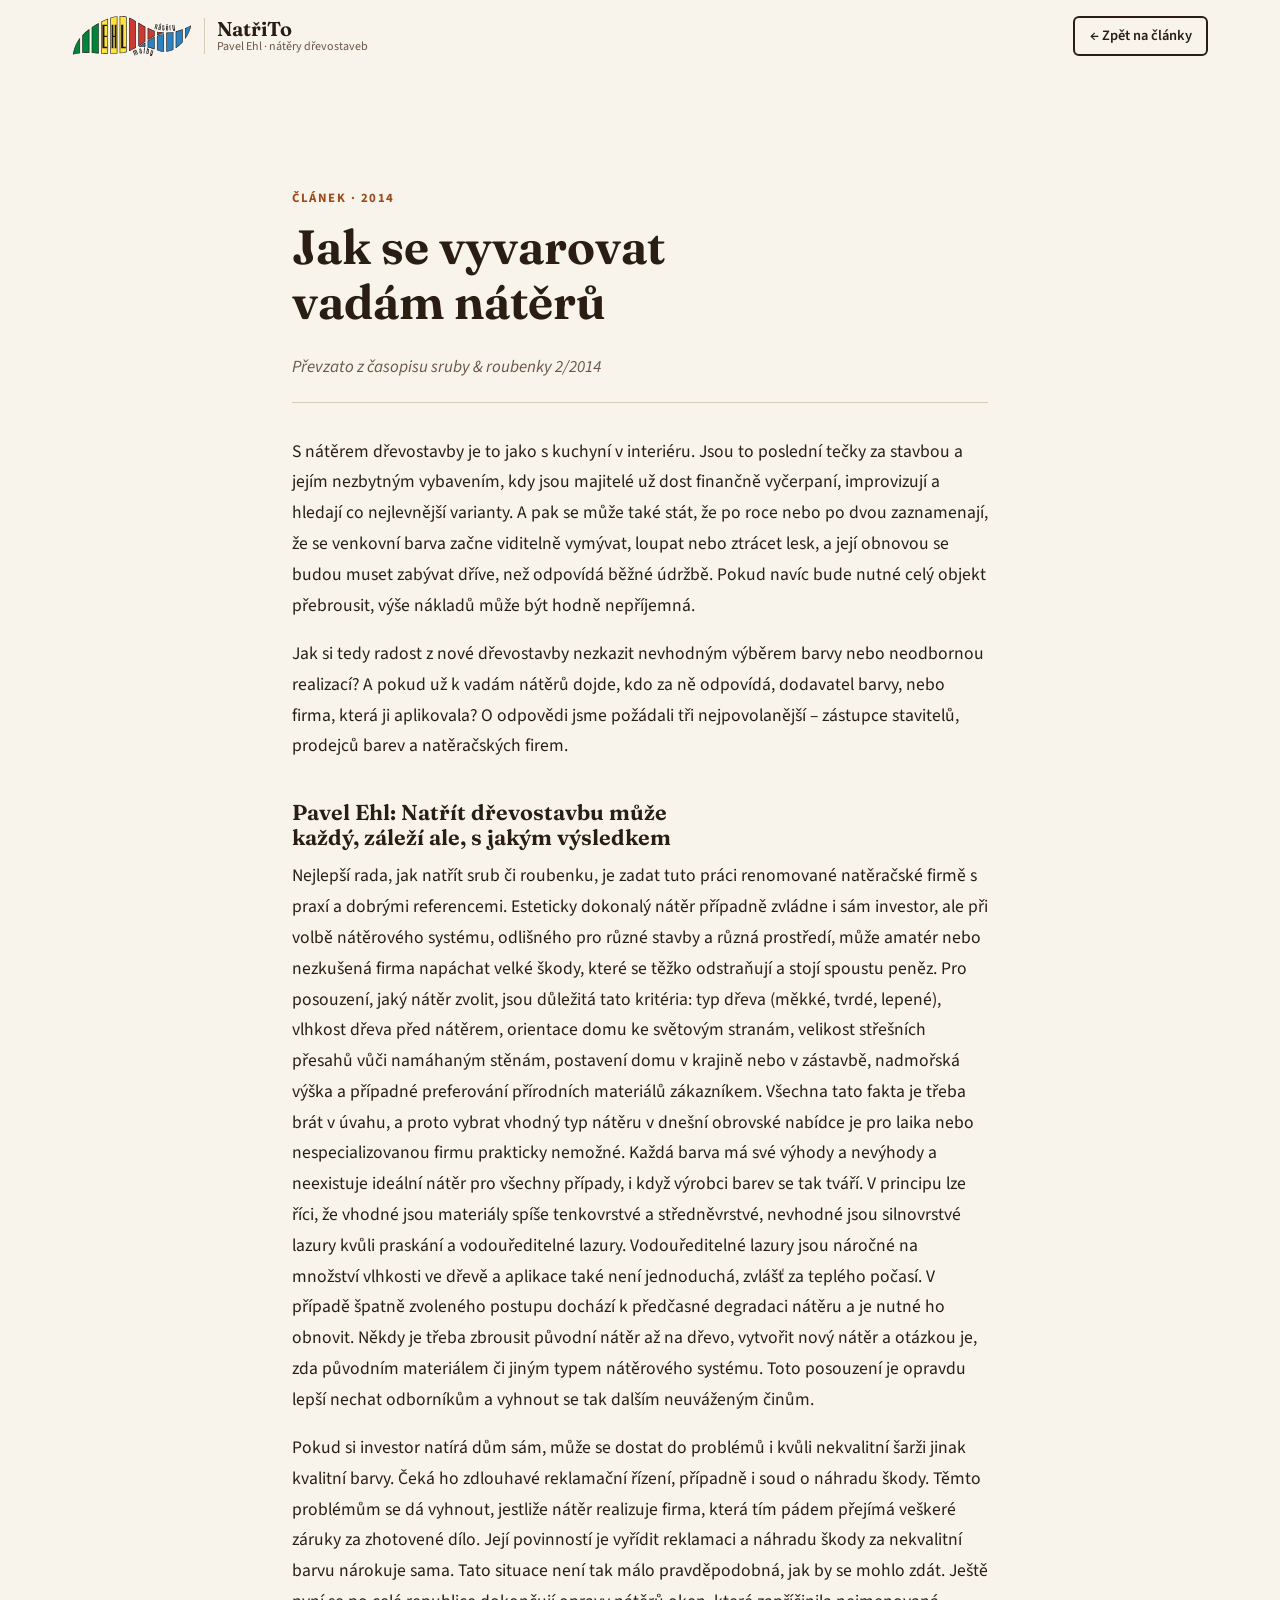
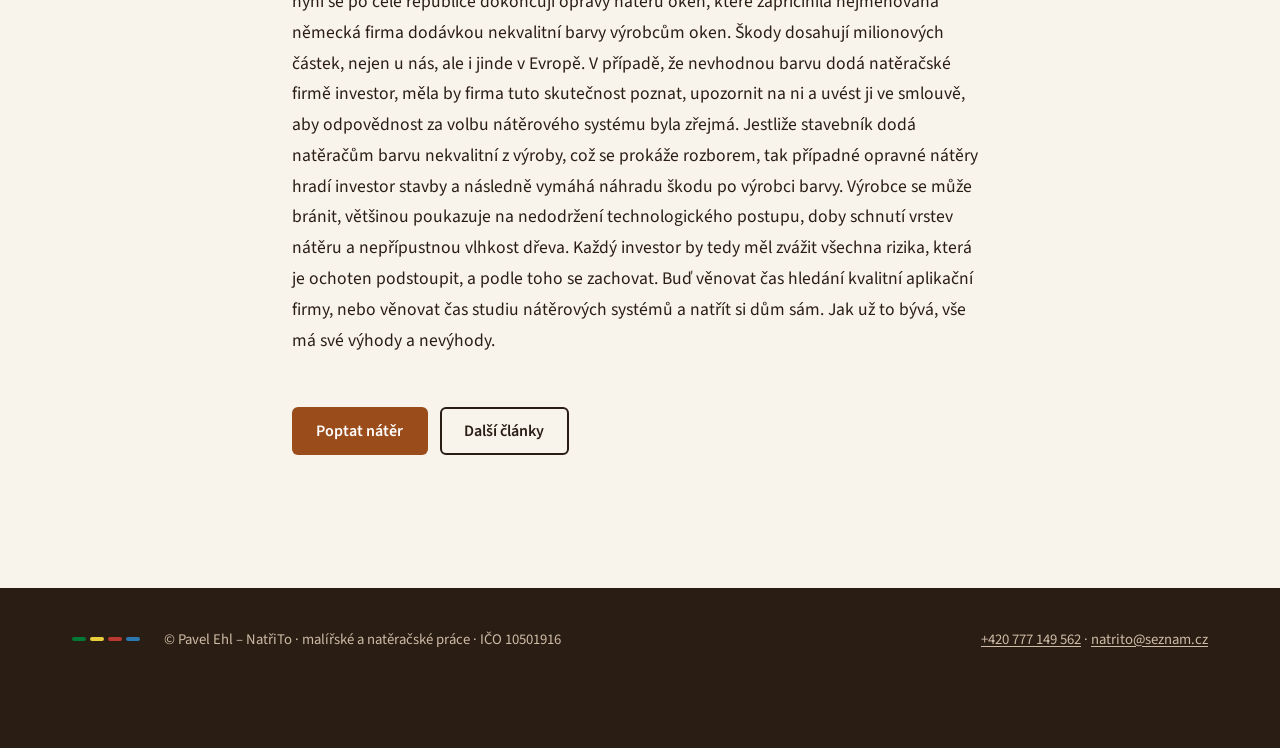
==== clanky/jak-se-vyvarovat-vadam-nateru.html @ 8269ad65 "Prototyp nového statického webu NatřiTo - jednostránkový web: služby, postup práce, realizace, článk" ====
<!doctype html>
<html lang="cs" data-theme="a">
<head>
  <meta charset="utf-8">
  <meta name="viewport" content="width=device-width, initial-scale=1">
  <title>Jak se vyvarovat vadám nátěrů | NatřiTo – Pavel Ehl</title>
  <meta name="description" content="Kdo odpovídá za vady nátěru dřevostavby a podle čeho vybrat nátěrový systém. Odpovídá Pavel Ehl.">
  <link rel="canonical" href="https://www.natrito.cz/clanky/jak-se-vyvarovat-vadam-nateru.html">
  <link rel="icon" href="../favicon.ico" sizes="any">
  <link rel="icon" href="../img/favicon.svg" type="image/svg+xml">
  <link rel="apple-touch-icon" href="../img/apple-touch-icon.png">
  <link rel="stylesheet" href="../css/base.css">
  <link rel="stylesheet" href="../css/theme-a.css" id="theme-css">
  <script>
    /* PROTOTYP: stejný návrh vzhledu jako na hlavní stránce */
    (function () { var v = 'a'; try { v = localStorage.getItem('natrito-theme') || 'a'; } catch (e) {}
      if (!/^[abc]$/.test(v)) v = 'a'; document.documentElement.dataset.theme = v;
      document.getElementById('theme-css').href = '../css/theme-' + v + '.css'; })();
  </script>
</head>
<body class="page-article">
  <header class="site-header">
    <div class="container site-header__inner">
      <a class="brand" href="../index.html" aria-label="NatřiTo – úvod">
        <img class="brand__logo" src="../img/logo.svg" width="146" height="50" alt="EHL – malby, nátěry">
        <span class="brand__text"><span class="brand__name">NatřiTo</span><span class="brand__tag">Pavel Ehl · nátěry dřevostaveb</span></span>
      </a>
      <a class="btn btn--ghost btn--small" href="../index.html#clanky">← Zpět na články</a>
    </div>
  </header>
  <main class="section">
    <article class="container article">
      <p class="section__kicker">Článek · 2014</p>
      <h1 class="article__title">Jak se vyvarovat vadám nátěrů</h1>
      <p class="article__source">Převzato z časopisu <em>sruby &amp; roubenky</em> 2/2014</p>
      <div class="article__body">
<p>S nátěrem dřevostavby je to jako s kuchyní v interiéru. Jsou to poslední tečky za stavbou a jejím nezbytným vybavením, kdy jsou majitelé už dost finančně vyčerpaní, improvizují a hledají co nejlevnější varianty. A pak se může také stát, že po roce nebo po dvou zaznamenají, že se venkovní barva začne viditelně vymývat, loupat nebo ztrácet lesk, a její obnovou se budou muset zabývat dříve, než odpovídá běžné údržbě. Pokud navíc bude nutné celý objekt přebrousit, výše nákladů může být hodně nepříjemná.</p>
<p>Jak si tedy radost z nové dřevostavby nezkazit nevhodným výběrem barvy nebo neodbornou realizací? A pokud už k vadám nátěrů dojde, kdo za ně odpovídá, dodavatel barvy, nebo firma, která ji aplikovala? O odpovědi jsme požádali tři nejpovolanější – zástupce stavitelů, prodejců barev a natěračských firem.</p>
<h2>Pavel Ehl: Natřít dřevostavbu může každý, záleží ale, s jakým výsledkem</h2>
<p>Nejlepší rada, jak natřít srub či roubenku, je zadat tuto práci renomované natěračské firmě s praxí a dobrými referencemi. Esteticky dokonalý nátěr případně zvládne i sám investor, ale při volbě nátěrového systému, odlišného pro různé stavby a různá prostředí, může amatér nebo nezkušená firma napáchat velké škody, které se těžko odstraňují a stojí spoustu peněz. Pro posouzení, jaký nátěr zvolit, jsou důležitá tato kritéria: typ dřeva (měkké, tvrdé, lepené), vlhkost dřeva před nátěrem, orientace domu ke světovým stranám, velikost střešních přesahů vůči namáhaným stěnám, postavení domu v krajině nebo v zástavbě, nadmořská výška a případné preferování přírodních materiálů zákazníkem. Všechna tato fakta je třeba brát v úvahu, a proto vybrat vhodný typ nátěru v dnešní obrovské nabídce je pro laika nebo nespecializovanou firmu prakticky nemožné. Každá barva má své výhody a nevýhody a neexistuje ideální nátěr pro všechny případy, i když výrobci barev se tak tváří. V principu lze říci, že vhodné jsou materiály spíše tenkovrstvé a středněvrstvé, nevhodné jsou silnovrstvé lazury kvůli praskání a vodouředitelné lazury. Vodouředitelné lazury jsou náročné na množství vlhkosti ve dřevě a aplikace také není jednoduchá, zvlášť za teplého počasí. V případě špatně zvoleného postupu dochází k předčasné degradaci nátěru a je nutné ho obnovit. Někdy je třeba zbrousit původní nátěr až na dřevo, vytvořit nový nátěr a otázkou je, zda původním materiálem či jiným typem nátěrového systému. Toto posouzení je opravdu lepší nechat odborníkům a vyhnout se tak dalším neuváženým činům.</p>
<p>Pokud si investor natírá dům sám, může se dostat do problémů i kvůli nekvalitní šarži jinak kvalitní barvy. Čeká ho zdlouhavé reklamační řízení, případně i soud o náhradu škody. Těmto problémům se dá vyhnout, jestliže nátěr realizuje firma, která tím pádem přejímá veškeré záruky za zhotovené dílo. Její povinností je vyřídit reklamaci a náhradu škody za nekvalitní barvu nárokuje sama. Tato situace není tak málo pravděpodobná, jak by se mohlo zdát. Ještě nyní se po celé republice dokončují opravy nátěrů oken, které zapříčinila nejmenovaná německá firma dodávkou nekvalitní barvy výrobcům oken. Škody dosahují milionových částek, nejen u nás, ale i jinde v Evropě. V případě, že nevhodnou barvu dodá natěračské firmě investor, měla by firma tuto skutečnost poznat, upozornit na ni a uvést ji ve smlouvě, aby odpovědnost za volbu nátěrového systému byla zřejmá. Jestliže stavebník dodá natěračům barvu nekvalitní z výroby, což se prokáže rozborem, tak případné opravné nátěry hradí investor stavby a následně vymáhá náhradu škodu po výrobci barvy. Výrobce se může bránit, většinou poukazuje na nedodržení technologického postupu, doby schnutí vrstev nátěru a nepřípustnou vlhkost dřeva. Každý investor by tedy měl zvážit všechna rizika, která je ochoten podstoupit, a podle toho se zachovat. Buď věnovat čas hledání kvalitní aplikační firmy, nebo věnovat čas studiu nátěrových systémů a natřít si dům sám. Jak už to bývá, vše má své výhody a nevýhody.</p>
      </div>
      <p class="article__back"><a class="btn btn--primary" href="../index.html#kontakt">Poptat nátěr</a> <a class="btn btn--ghost" href="../index.html#clanky">Další články</a></p>
    </article>
  </main>
  <footer class="site-footer">
    <div class="container site-footer__inner">
      <span class="stripes stripes--small" aria-hidden="true"><i></i><i></i><i></i><i></i></span>
      <p>© Pavel Ehl – NatřiTo · malířské a&nbsp;natěračské práce · IČO 10501916</p>
      <p><a href="tel:+420777149562">+420 777 149 562</a> · <a href="mailto:natrito@seznam.cz">natrito@seznam.cz</a></p>
    </div>
  </footer>
</body>
</html>
---- css/base.css ----
/* ==========================================================================
   NatřiTo – základní styly (společné pro všechny návrhy)
   Vzhled se řídí proměnnými v :root, které přepisují soubory theme-*.css
   ========================================================================== */

:root {
  --bg: #fff;
  --surface: #f6f6f6;
  --surface-2: #eee;
  --text: #222;
  --muted: #666;
  --line: #ddd;
  --accent: #a0522d;
  --accent-hover: #8a4424;
  --on-accent: #fff;
  --head-bg: rgba(255, 255, 255, .92);
  --font-body: system-ui, -apple-system, "Segoe UI", Roboto, sans-serif;
  --font-head: var(--font-body);
  --head-weight: 700;
  --radius: 8px;
  --radius-lg: 14px;
  --shadow: 0 1px 2px rgba(0, 0, 0, .06), 0 6px 20px rgba(0, 0, 0, .06);
  --container: 1200px;
  --gutter: clamp(16px, 4vw, 32px);
  --section-y: clamp(64px, 9vw, 120px);
  --header-h: 72px;
  --c-green: #00843a;
  --c-yellow: #ffe13f;
  --c-red: #cb3b34;
  --c-blue: #2c81c0;
}

*, *::before, *::after { box-sizing: border-box; }
html { scroll-behavior: smooth; scroll-padding-top: calc(var(--header-h) + 8px); -webkit-text-size-adjust: 100%; }
body {
  margin: 0;
  background: var(--bg);
  color: var(--text);
  font-family: var(--font-body);
  font-size: 1.0625rem;
  line-height: 1.65;
  -webkit-font-smoothing: antialiased;
}
img { max-width: 100%; height: auto; display: block; }
a { color: var(--accent); text-underline-offset: .15em; }
a:hover { color: var(--accent-hover); }
h1, h2, h3 { font-family: var(--font-head); font-weight: var(--head-weight); line-height: 1.15; margin: 0 0 .5em; text-wrap: balance; }
p { margin: 0 0 1em; }
ul, ol { margin: 0; padding: 0; }
mark { background: #fff3a0; color: #000; padding: 0 .25em; border-radius: 3px; }
:focus-visible { outline: 3px solid var(--accent); outline-offset: 3px; }

.container { width: 100%; max-width: var(--container); margin: 0 auto; padding: 0 var(--gutter); }
.visually-hidden { position: absolute !important; width: 1px; height: 1px; overflow: hidden; clip: rect(0 0 0 0); white-space: nowrap; }
.skip-link { position: absolute; left: 8px; top: -60px; z-index: 100; background: var(--accent); color: var(--on-accent); padding: 8px 14px; border-radius: var(--radius); }
.skip-link:focus { top: 8px; }

/* ---------- Tlačítka ---------- */
.btn {
  display: inline-flex; align-items: center; justify-content: center; gap: .5em;
  min-height: 48px; padding: .7em 1.4em;
  border-radius: var(--radius); border: 2px solid transparent;
  font: 600 1rem/1.2 var(--font-body); text-decoration: none; cursor: pointer;
  transition: background-color .2s, color .2s, border-color .2s, transform .2s;
}
.btn--primary { background: var(--accent); color: var(--on-accent); }
.btn--primary:hover { background: var(--accent-hover); color: var(--on-accent); }
.btn--ghost { border-color: currentColor; color: var(--text); background: transparent; }
.btn--ghost:hover { color: var(--accent); }

/* ---------- Barevné pruhy z loga ---------- */
.stripes { display: inline-flex; gap: 4px; height: 6px; }
.stripes i { display: block; width: 28px; height: 100%; border-radius: 2px; }
.stripes i:nth-child(1) { background: var(--c-green); }
.stripes i:nth-child(2) { background: var(--c-yellow); }
.stripes i:nth-child(3) { background: var(--c-red); }
.stripes i:nth-child(4) { background: var(--c-blue); }
.stripes--small i { width: 14px; height: 4px; }

/* ---------- Hlavička ---------- */
.site-header {
  position: sticky; top: 0; z-index: 50;
  background: var(--head-bg);
  -webkit-backdrop-filter: saturate(1.4) blur(10px); backdrop-filter: saturate(1.4) blur(10px);
  border-bottom: 1px solid transparent;
  transition: border-color .2s, box-shadow .2s;
}
.site-header.is-scrolled { border-bottom-color: var(--line); box-shadow: 0 4px 20px rgba(0, 0, 0, .05); }
.site-header__inner { display: flex; align-items: center; gap: 24px; height: var(--header-h); }
.brand { display: flex; align-items: center; gap: 12px; text-decoration: none; color: var(--text); margin-right: auto; }
.brand__logo { width: 120px; height: auto; }
.brand__text { display: flex; flex-direction: column; line-height: 1.1; padding-left: 12px; border-left: 1px solid var(--line); }
.brand__name { font: var(--head-weight) 1.25rem/1.1 var(--font-head); }
.brand__tag { font-size: .75rem; color: var(--muted); }
.site-nav { display: flex; align-items: center; gap: 24px; }
.site-nav ul { display: flex; gap: 4px; list-style: none; }
.site-nav ul a { display: block; padding: 8px 10px; color: var(--text); text-decoration: none; font-weight: 500; font-size: .95rem; border-radius: 6px; }
.site-nav ul a:hover { color: var(--accent); }
.site-nav__phone { font-weight: 700; text-decoration: none; white-space: nowrap; padding: 8px 14px; border-radius: var(--radius); background: var(--accent); color: var(--on-accent); }
.site-nav__phone:hover { background: var(--accent-hover); color: var(--on-accent); }
.site-nav__phone::before { content: "☎ "; }
.nav-toggle { display: none; }

@media (max-width: 1020px) {
  .brand__text { display: none; }
  .nav-toggle {
    display: grid; place-items: center; width: 48px; height: 48px; padding: 0;
    border: 1px solid var(--line); border-radius: var(--radius); background: transparent; color: var(--text); cursor: pointer;
  }
  .nav-toggle__bar, .nav-toggle__bar::before, .nav-toggle__bar::after { display: block; width: 22px; height: 2px; background: currentColor; border-radius: 2px; position: relative; transition: transform .2s; }
  .nav-toggle__bar::before, .nav-toggle__bar::after { content: ""; position: absolute; left: 0; }
  .nav-toggle__bar::before { top: -7px; } .nav-toggle__bar::after { top: 7px; }
  .nav-toggle[aria-expanded="true"] .nav-toggle__bar { background: transparent; }
  .nav-toggle[aria-expanded="true"] .nav-toggle__bar::before { transform: translateY(7px) rotate(45deg); }
  .nav-toggle[aria-expanded="true"] .nav-toggle__bar::after { transform: translateY(-7px) rotate(-45deg); }
  .site-nav {
    position: absolute; left: 0; right: 0; top: var(--header-h);
    flex-direction: column; align-items: stretch; gap: 12px;
    padding: 12px var(--gutter) 20px; background: var(--bg); border-bottom: 1px solid var(--line);
    box-shadow: 0 16px 30px rgba(0, 0, 0, .08);
    display: none;
  }
  .site-nav.is-open { display: flex; }
  .site-nav ul { flex-direction: column; }
  .site-nav ul a { padding: 12px 4px; font-size: 1.05rem; border-bottom: 1px solid var(--line); border-radius: 0; }
  .site-nav__phone { text-align: center; padding: 14px; }
}

/* ---------- Hero ---------- */
.hero { position: relative; overflow: hidden; }
.hero__media { background: var(--surface-2) center / cover no-repeat; }
.hero__eyebrow { font-size: .85rem; letter-spacing: .08em; text-transform: uppercase; font-weight: 600; margin-bottom: 1rem; }
.hero__title { font-size: clamp(2.3rem, 6vw, 4.4rem); margin-bottom: .35em; }
.hero__title span { display: block; }
.hero__lead { font-size: clamp(1.05rem, 1.6vw, 1.25rem); max-width: 36em; }
.hero__actions { display: flex; flex-wrap: wrap; gap: 12px; margin: 1.6rem 0 0; }
.hero__facts { list-style: none; display: flex; flex-wrap: wrap; gap: 12px 40px; }
.hero__facts li { display: flex; flex-direction: column; line-height: 1.2; }
.hero__facts strong { font: var(--head-weight) 1.5rem/1.1 var(--font-head); }
.hero__facts span { font-size: .9rem; opacity: .85; }
.hero .stripes { display: none; }

/* ---------- Sekce ---------- */
.section { padding: var(--section-y) 0; }
.section__head { max-width: 720px; margin-bottom: clamp(32px, 5vw, 56px); }
.section__kicker { font-size: .8rem; font-weight: 700; letter-spacing: .12em; text-transform: uppercase; color: var(--accent); margin-bottom: .6rem; }
.section__title { font-size: clamp(1.9rem, 4vw, 2.9rem); }
.section__lead { font-size: 1.15rem; color: var(--muted); margin: 0; }

/* ---------- Služby ---------- */
.services__grid { list-style: none; display: grid; grid-template-columns: repeat(auto-fit, minmax(240px, 1fr)); gap: 20px; }
.service { padding: 28px; background: var(--surface); border-radius: var(--radius-lg); }
.service__icon { width: 44px; height: 44px; fill: none; stroke: var(--accent); stroke-width: 2.2; stroke-linecap: round; stroke-linejoin: round; margin-bottom: 18px; }
.service__title { font-size: 1.3rem; }
.service p { margin: 0; color: var(--muted); font-size: 1rem; }
.services__more { display: grid; grid-template-columns: 1.1fr 1fr; gap: 20px; margin-top: 20px; }
.tip { padding: 28px; border-radius: var(--radius-lg); background: var(--accent); color: var(--on-accent); }
.tip p { margin: 0; }
.tip__title { font-size: 1.3rem; }
.other-services { padding: 28px; border-radius: var(--radius-lg); border: 1px solid var(--line); }
.other-services__title { font-size: 1.3rem; }
.other-services ul { list-style: none; columns: 2; column-gap: 24px; }
.other-services li { padding: 4px 0 4px 18px; position: relative; break-inside: avoid; font-size: .98rem; }
.other-services li::before { content: ""; position: absolute; left: 0; top: .85em; width: 8px; height: 2px; background: var(--accent); }
@media (max-width: 800px) { .services__more { grid-template-columns: 1fr; } }
@media (max-width: 480px) { .other-services ul { columns: 1; } }

/* ---------- Postup ---------- */
.process { background: var(--surface); }
.steps { list-style: none; display: grid; grid-template-columns: repeat(4, 1fr); gap: 20px; counter-reset: s; }
.step { position: relative; background: var(--bg); border-radius: var(--radius-lg); padding: 24px; display: flex; flex-direction: column; }
.step__img { order: -1; width: calc(100% + 48px); max-width: none; margin: -24px -24px 20px; aspect-ratio: 4 / 3; object-fit: cover; border-radius: var(--radius-lg) var(--radius-lg) 0 0; }
.step:first-child::before { content: ""; order: -1; display: block; margin: -24px -24px 20px; aspect-ratio: 4 / 3; border-radius: var(--radius-lg) var(--radius-lg) 0 0; background: var(--accent) url("data:image/svg+xml,%3Csvg xmlns='http://www.w3.org/2000/svg' viewBox='0 0 64 64' fill='none' stroke='white' stroke-width='2.4' stroke-linecap='round' stroke-linejoin='round'%3E%3Cpath d='M14 8h28l8 8v40H14z'/%3E%3Cpath d='M42 8v8h8M22 28h20M22 36h20M22 44h12'/%3E%3C/svg%3E") center / 30% no-repeat; }
.step__num { display: inline-grid; place-items: center; width: 34px; height: 34px; border-radius: 50%; background: var(--accent); color: var(--on-accent); font-weight: 700; margin-bottom: 12px; }
.step__title { font-size: 1.2rem; }
.step p { margin: 0; color: var(--muted); font-size: .98rem; }
@media (max-width: 980px) { .steps { grid-template-columns: repeat(2, 1fr); } }
@media (max-width: 560px) { .steps { grid-template-columns: 1fr; } }

.before-after { margin: clamp(32px, 5vw, 56px) 0 0; }
.before-after__pair { display: grid; grid-template-columns: 1fr 1fr; gap: 12px; }
.before-after__item { position: relative; border-radius: var(--radius-lg); overflow: hidden; aspect-ratio: 4 / 3; }
.before-after__item img { width: 100%; height: 100%; object-fit: cover; object-position: center 25%; }
.before-after figcaption { margin-top: 12px; color: var(--muted); font-size: .95rem; }
.badge { position: absolute; left: 12px; top: 12px; padding: 4px 12px; border-radius: 999px; background: rgba(0, 0, 0, .7); color: #fff; font-size: .85rem; font-weight: 600; }
.badge--after { background: var(--accent); color: var(--on-accent); }

/* ---------- Galerie realizací ---------- */
.projects { list-style: none; display: grid; grid-template-columns: repeat(auto-fill, minmax(min(100%, 270px), 1fr)); gap: 28px 20px; }
.projects--compact { grid-template-columns: repeat(auto-fill, minmax(min(100%, 210px), 1fr)); gap: 20px 16px; margin-top: 24px; }
.project__link { position: relative; display: block; overflow: hidden; border-radius: var(--radius); aspect-ratio: 4 / 3; background: var(--surface-2); }
.project__link img { width: 100%; height: 100%; object-fit: cover; transition: transform .5s ease; }
.project__link:hover img { transform: scale(1.04); }
.project__count { position: absolute; right: 10px; bottom: 10px; padding: 3px 10px; border-radius: 999px; background: rgba(0, 0, 0, .65); color: #fff; font-size: .8rem; }
.project__meta { padding-top: 12px; }
.project__title { font-size: 1.1rem; margin-bottom: .2em; }
.project__desc { margin: 0; color: var(--muted); font-size: .92rem; line-height: 1.45; }
.project__place { margin: .3em 0 0; font-size: .85rem; color: var(--accent); font-weight: 600; }
.projects--compact .project__title { font-size: 1rem; }

.more { margin-top: clamp(40px, 6vw, 64px); border-top: 1px solid var(--line); }
.more__summary { list-style: none; cursor: pointer; padding: 20px 0 0; display: flex; align-items: center; gap: 12px; font: var(--head-weight) clamp(1.3rem, 2.5vw, 1.6rem)/1.2 var(--font-head); }
.more__summary::-webkit-details-marker { display: none; }
.more__summary::after { content: "+"; margin-left: auto; width: 36px; height: 36px; display: grid; place-items: center; border-radius: 50%; border: 1px solid var(--line); font-size: 1.3rem; transition: transform .2s; }
.more[open] .more__summary::after { transform: rotate(45deg); }

.materials { display: grid; grid-template-columns: 1fr 1fr; gap: 24px; margin-top: clamp(40px, 6vw, 64px); padding: 28px; border-radius: var(--radius-lg); background: var(--surface); }
.materials__title { font-size: 1rem; text-transform: uppercase; letter-spacing: .08em; color: var(--muted); }
.materials__list { list-style: none; display: flex; flex-wrap: wrap; gap: 8px 10px; }
.materials__list li { padding: 6px 14px; border-radius: 999px; background: var(--bg); border: 1px solid var(--line); font-weight: 600; font-size: .95rem; }
.materials__list a { text-decoration: none; }
@media (max-width: 700px) { .materials { grid-template-columns: 1fr; } }

/* ---------- Články ---------- */
.feature { display: grid; grid-template-columns: 1fr 1.2fr; gap: 0; border-radius: var(--radius-lg); overflow: hidden; background: var(--surface); margin-bottom: 32px; }
.feature__img { width: 100%; height: 100%; object-fit: cover; min-height: 240px; }
.feature__body { padding: clamp(24px, 4vw, 44px); align-self: center; }
.feature__kicker { font-size: .8rem; font-weight: 700; letter-spacing: .12em; text-transform: uppercase; color: var(--accent); margin-bottom: .4rem; }
.feature__title { font-size: clamp(1.4rem, 3vw, 2rem); }
.feature__body p:last-child { margin: 0; }
@media (max-width: 760px) { .feature { grid-template-columns: 1fr; } }

.article-list { list-style: none; display: grid; grid-template-columns: 1fr 1fr; gap: 0 40px; }
.article-item { display: flex; gap: 20px; padding: 20px 0; border-top: 1px solid var(--line); }
.article-item__year { flex: none; width: 52px; font: var(--head-weight) 1.05rem/1.5 var(--font-head); color: var(--accent); }
.article-item__title { font-size: 1.1rem; margin-bottom: .2em; }
.article-item__title a { color: var(--text); text-decoration-color: var(--accent); text-decoration-thickness: 2px; }
.article-item__title a:hover { color: var(--accent); }
.article-item__title a[target="_blank"]::after { content: " ↗"; color: var(--accent); }
.article-item__source { margin: 0; font-size: .88rem; color: var(--muted); font-style: italic; }
.article-item__perex { margin: .4em 0 0; font-size: .95rem; color: var(--muted); }
@media (max-width: 860px) { .article-list { grid-template-columns: 1fr; } }

/* ---------- O nás ---------- */
.about { background: var(--surface); }
.about__inner { display: grid; grid-template-columns: 1.2fr 1fr; gap: clamp(32px, 6vw, 80px); align-items: center; }
.about__text p { font-size: 1.1rem; }
.quote { margin: 0; padding: clamp(24px, 4vw, 40px); border-radius: var(--radius-lg); background: var(--bg); border-left: 5px solid var(--accent); }
.quote p { font: 500 clamp(1.15rem, 2vw, 1.4rem)/1.5 var(--font-head); font-style: italic; }
.quote footer { color: var(--muted); font-size: .92rem; }
@media (max-width: 860px) { .about__inner { grid-template-columns: 1fr; } }

/* ---------- Kontakt ---------- */
.contact__inner { display: grid; grid-template-columns: 1fr 1fr; gap: clamp(32px, 6vw, 80px); align-items: start; }
.checklist { list-style: none; }
.checklist li { padding: 6px 0 6px 30px; position: relative; }
.checklist li::before { content: "✓"; position: absolute; left: 0; top: 6px; color: var(--accent); font-weight: 700; }
.contact__card { padding: clamp(24px, 4vw, 40px); border-radius: var(--radius-lg); background: var(--surface); }
.contact__name { font: var(--head-weight) 1.5rem/1.2 var(--font-head); margin-bottom: .6em; }
.contact__big { display: block; font: var(--head-weight) clamp(1.3rem, 3vw, 1.8rem)/1.35 var(--font-head); color: var(--text); text-decoration: none; overflow-wrap: anywhere; }
.contact__big:hover { color: var(--accent); }
.contact__card address { font-style: normal; margin: 1em 0 .4em; }
.contact__small { font-size: .9rem; color: var(--muted); }
.contact__actions { display: flex; flex-wrap: wrap; gap: 12px; margin-top: 20px; }
@media (max-width: 860px) { .contact__inner { grid-template-columns: 1fr; } }

/* ---------- Patička ---------- */
.site-footer { padding: 40px 0 96px; border-top: 1px solid var(--line); font-size: .92rem; color: var(--muted); }
.site-footer__inner { display: flex; flex-wrap: wrap; align-items: center; gap: 8px 24px; }
.site-footer p { margin: 0; }
.site-footer p:last-child { margin-left: auto; }
.site-footer a { color: inherit; }

/* ---------- Lightbox ---------- */
.lightbox { width: 100vw; height: 100vh; max-width: none; max-height: none; margin: 0; padding: 0; border: 0; background: rgba(12, 10, 8, .95); color: #fff; }
.lightbox::backdrop { background: rgba(0, 0, 0, .6); }
.lightbox[open] { display: grid; place-items: center; }
.lightbox__figure { margin: 0; display: flex; flex-direction: column; align-items: center; max-width: 100vw; padding: 56px 64px 16px; }
.lightbox__img { max-width: min(1600px, calc(100vw - 128px)); max-height: calc(100vh - 140px); width: auto; height: auto; object-fit: contain; border-radius: 4px; }
.lightbox__caption { margin-top: 12px; text-align: center; font-size: .95rem; opacity: .9; max-width: 60em; }
.lightbox__btn { position: absolute; display: grid; place-items: center; width: 52px; height: 52px; border: 0; border-radius: 50%; background: rgba(255, 255, 255, .12); color: #fff; font-size: 2rem; line-height: 1; cursor: pointer; }
.lightbox__btn:hover { background: rgba(255, 255, 255, .25); }
.lightbox__prev { left: 12px; top: 50%; transform: translateY(-50%); }
.lightbox__next { right: 12px; top: 50%; transform: translateY(-50%); }
.lightbox__close { right: 12px; top: 12px; font-size: 1.8rem; }
.lightbox--single .lightbox__prev, .lightbox--single .lightbox__next { display: none; }
@media (max-width: 640px) {
  .lightbox__figure { padding: 64px 8px 16px; }
  .lightbox__img { max-width: calc(100vw - 16px); }
  .lightbox__prev, .lightbox__next { top: auto; bottom: 16px; transform: none; }
}

/* ---------- PROTOTYP: přepínač návrhů ---------- */
.theme-switch {
  position: fixed; z-index: 60; left: 50%; bottom: 16px; transform: translateX(-50%);
  display: flex; align-items: center; gap: 4px; padding: 6px;
  background: #111; color: #fff; border-radius: 999px; box-shadow: 0 10px 30px rgba(0, 0, 0, .3);
  font: 600 .85rem/1 system-ui, sans-serif;
}
.theme-switch__label { padding: 0 8px 0 10px; opacity: .7; }
.theme-switch button { border: 0; border-radius: 999px; padding: 10px 14px; background: transparent; color: #fff; font: inherit; cursor: pointer; white-space: nowrap; }
.theme-switch button:hover { background: #333; }
.theme-switch button[aria-pressed="true"] { background: #fff; color: #111; }

@media (prefers-reduced-motion: reduce) {
  html { scroll-behavior: auto; }
  *, *::before, *::after { transition: none !important; }
}

/* ---------- Stránka článku ---------- */
.btn--small { min-height: 40px; padding: .45em 1em; font-size: .9rem; }
.article { max-width: 760px; }
.article__title { font-size: clamp(2rem, 5vw, 3rem); }
.article__source { color: var(--muted); font-style: italic; margin-bottom: 2em; padding-bottom: 1.2em; border-bottom: 1px solid var(--line); }
.article__body { font-size: 1.1rem; line-height: 1.75; }
.article__body h2 { font-size: 1.35rem; margin: 1.8em 0 .5em; }
.article__figure { margin: 1.5em 0; }
.article__figure img { border-radius: var(--radius-lg); width: 100%; }
.article__figure figcaption { color: var(--muted); font-size: .9rem; margin-top: 6px; }
.article__figure--right { float: right; width: min(42%, 300px); margin: .4em 0 1em 1.6em; }
.article__byline { color: var(--muted); }
.article__back { clear: both; display: flex; flex-wrap: wrap; gap: 12px; margin-top: 3em; }
@media (max-width: 560px) { .article__figure--right { float: none; width: 100%; margin: 1.5em 0; } }
---- css/theme-a.css ----
/* ==========================================================================
   NÁVRH A – „Dřevo a len“
   Teplý řemeslný styl: lněné pozadí, tmavě hnědé písmo, jantarová (lazurová)
   akcentní barva, patkové nadpisy. Hero přes celou šířku s fotkou srubu.
   ========================================================================== */
@import url("https://fonts.googleapis.com/css2?family=Fraunces:ital,opsz,wght@0,9..144,500;0,9..144,650;1,9..144,500&family=Source+Sans+3:wght@400;600;700&display=swap&subset=latin-ext");

:root {
  --bg: #f8f3eb;
  --surface: #efe5d6;
  --surface-2: #e4d5bf;
  --text: #2a1d14;
  --muted: #6b5747;
  --line: #dccbb3;
  --accent: #9a4c1a;
  --accent-hover: #7b3c13;
  --on-accent: #fff;
  --head-bg: rgba(248, 243, 235, .93);
  --font-body: "Source Sans 3", system-ui, sans-serif;
  --font-head: "Fraunces", Georgia, serif;
  --head-weight: 650;
  --radius: 6px;
  --radius-lg: 10px;
}

/* Hero přes celou šířku */
.hero { min-height: min(90vh, 860px); display: grid; color: #fff8ee; background: #2a1d14; }
.hero__media { position: absolute; inset: 0; background-image: url("../img/hero/srub-s-balkonem-2000.webp"); background-position: center 40%; }
.hero__media::after { content: ""; position: absolute; inset: 0; background: linear-gradient(90deg, rgba(30, 18, 10, .88) 0%, rgba(30, 18, 10, .6) 45%, rgba(30, 18, 10, .1) 80%), linear-gradient(0deg, rgba(30, 18, 10, .75) 0%, rgba(30, 18, 10, 0) 40%); }
.hero__inner { position: relative; display: flex; flex-direction: column; justify-content: flex-end; gap: 48px; padding-top: 120px; padding-bottom: 44px; }
.hero__content { max-width: 680px; }
.hero__eyebrow { color: #f0c58c; }
.hero__title { font-weight: 500; }
.hero__title span { font-style: italic; color: #f0c58c; }
.hero .btn--ghost { color: #fff8ee; }
.hero .btn--ghost:hover { color: #f0c58c; }
.hero__facts { padding-top: 24px; border-top: 1px solid rgba(255, 248, 238, .25); }
.hero__facts strong { color: #f0c58c; font-weight: 500; }
@media (max-width: 700px) {
  .hero__media { background-image: url("../img/hero/srub-s-balkonem-1200.webp"); background-position: 30% center; }
  .hero__media::after { background: linear-gradient(0deg, rgba(30, 18, 10, .92) 10%, rgba(30, 18, 10, .45) 70%, rgba(30, 18, 10, .2) 100%); }
}

/* Jemná „letokruhová“ textura v pozadí světlých sekcí */
.process, .about {
  background-color: var(--surface);
  background-image: repeating-radial-gradient(ellipse at -10% 120%, transparent 0 22px, rgba(122, 82, 44, .045) 22px 23px);
}
.service { background: #fffaf3; border: 1px solid var(--line); }
.section__kicker { font-family: var(--font-body); }
.section__title { font-weight: 500; }
.tip { background: #3b2a1e; color: #f8efe2; }
.tip__title { color: #f0c58c; }
.step__num { font-family: var(--font-head); }
.quote p { font-weight: 500; }
.site-footer { background: #2a1d14; color: #cdbba5; border-top: 0; }
.site-footer .stripes { opacity: .9; }
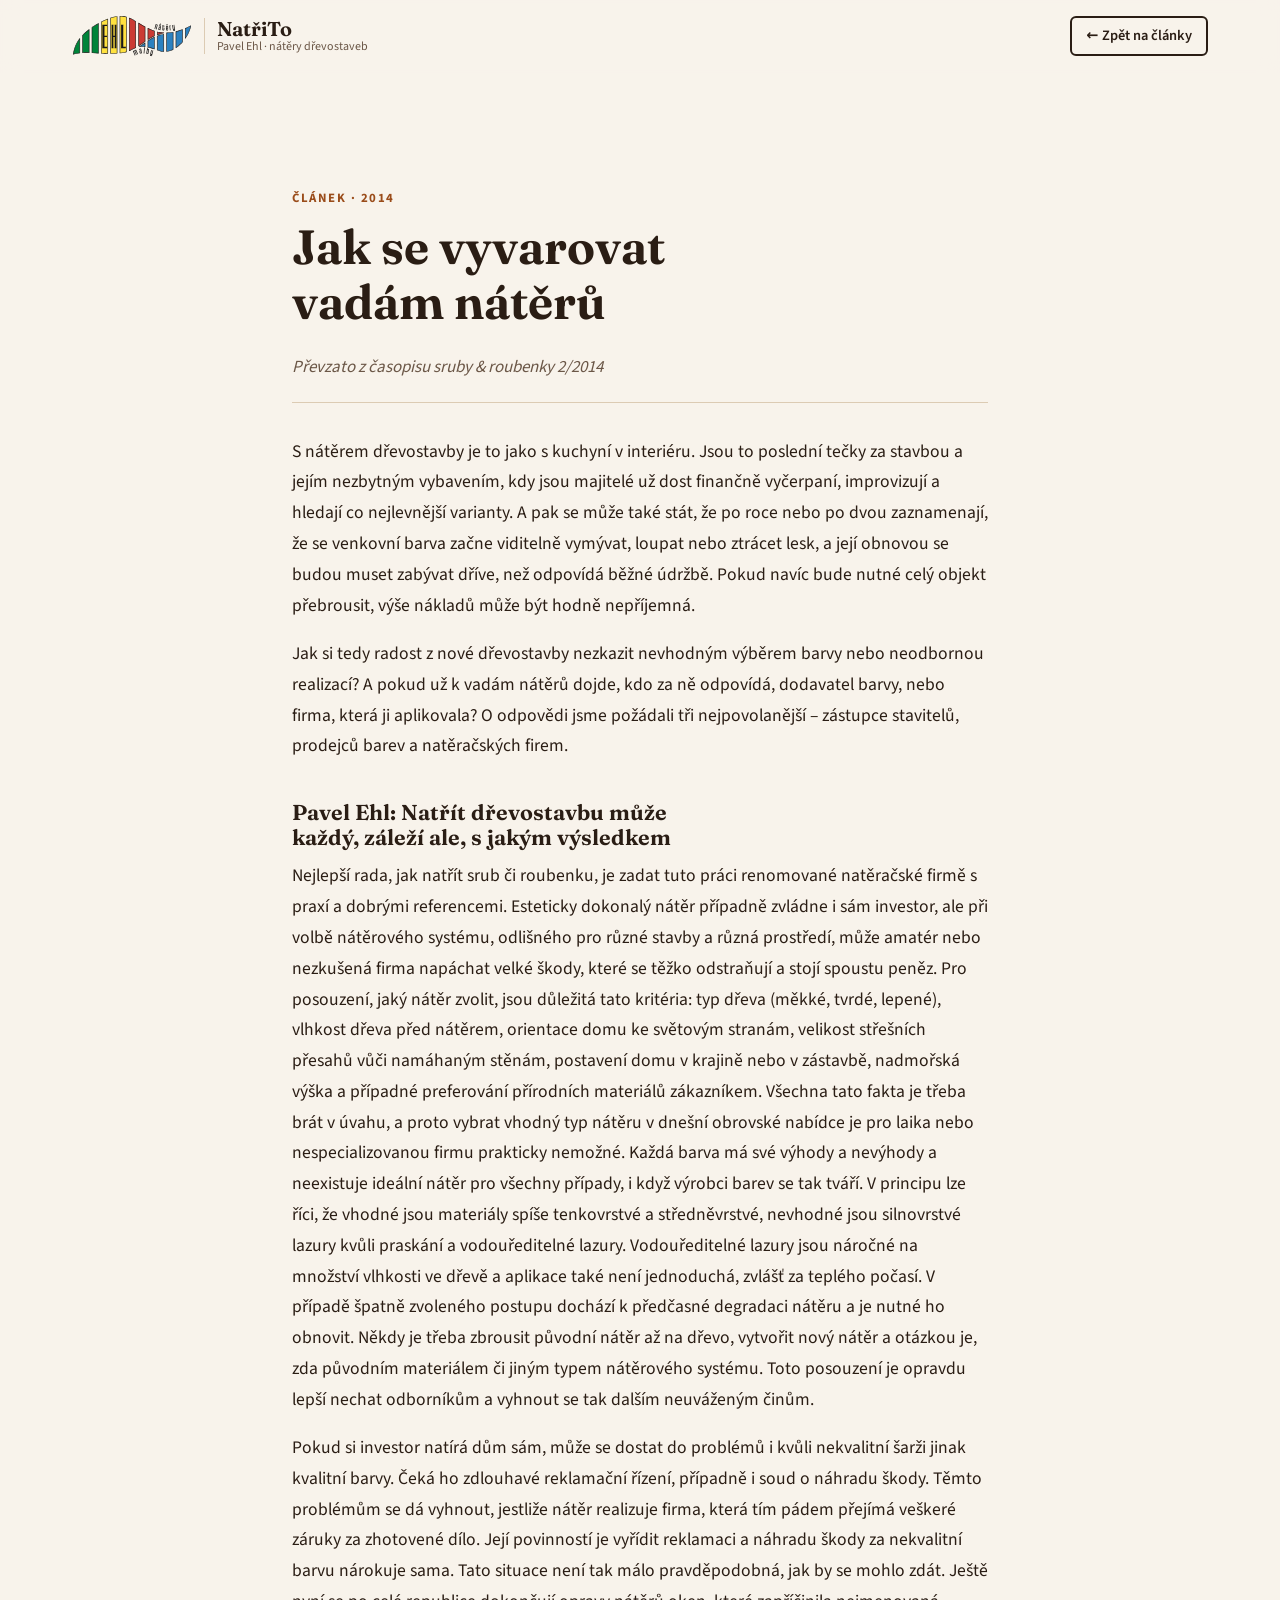
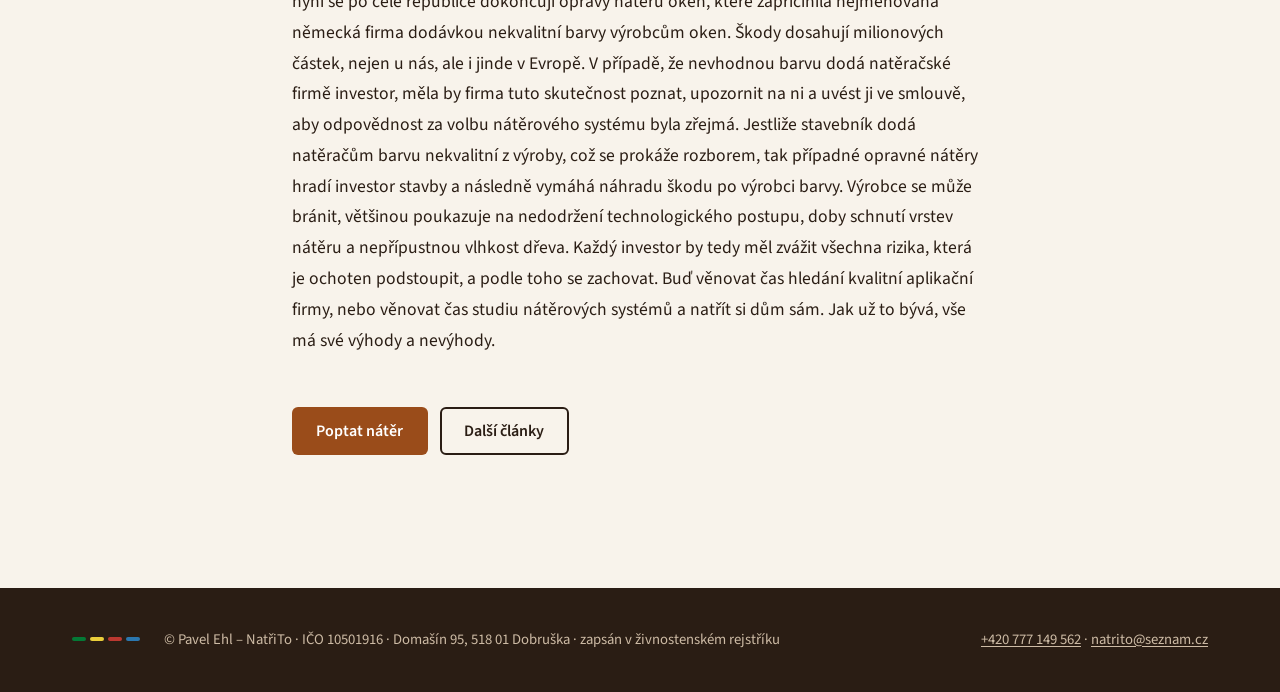
==== commit 64745452: "Finální styl „Dřevo a len“, úpravy galerie a kontaktu - ponechán jen vzhled A: jediný css/style.css," ====
--- a/clanky/jak-se-vyvarovat-vadam-nateru.html
+++ b/clanky/jak-se-vyvarovat-vadam-nateru.html
@@ -1,5 +1,5 @@
 <!doctype html>
-<html lang="cs" data-theme="a">
+<html lang="cs">
 <head>
   <meta charset="utf-8">
   <meta name="viewport" content="width=device-width, initial-scale=1">
@@ -9,14 +9,7 @@
   <link rel="icon" href="../favicon.ico" sizes="any">
   <link rel="icon" href="../img/favicon.svg" type="image/svg+xml">
   <link rel="apple-touch-icon" href="../img/apple-touch-icon.png">
-  <link rel="stylesheet" href="../css/base.css">
-  <link rel="stylesheet" href="../css/theme-a.css" id="theme-css">
-  <script>
-    /* PROTOTYP: stejný návrh vzhledu jako na hlavní stránce */
-    (function () { var v = 'a'; try { v = localStorage.getItem('natrito-theme') || 'a'; } catch (e) {}
-      if (!/^[abc]$/.test(v)) v = 'a'; document.documentElement.dataset.theme = v;
-      document.getElementById('theme-css').href = '../css/theme-' + v + '.css'; })();
-  </script>
+  <link rel="stylesheet" href="../css/style.css">
 </head>
 <body class="page-article">
   <header class="site-header">
@@ -46,7 +39,7 @@
   <footer class="site-footer">
     <div class="container site-footer__inner">
       <span class="stripes stripes--small" aria-hidden="true"><i></i><i></i><i></i><i></i></span>
-      <p>© Pavel Ehl – NatřiTo · malířské a&nbsp;natěračské práce · IČO 10501916</p>
+      <p>© Pavel Ehl – NatřiTo · IČO 10501916 · Domašín 95, 518 01 Dobruška · zapsán v&nbsp;živnostenském rejstříku</p>
       <p><a href="tel:+420777149562">+420 777 149 562</a> · <a href="mailto:natrito@seznam.cz">natrito@seznam.cz</a></p>
     </div>
   </footer>
--- a/css/style.css
+++ b/css/style.css
@@ -0,0 +1,376 @@
+/* ==========================================================================
+   NatřiTo – základní styly (společné pro všechny návrhy)
+   Barvy a písma jsou v proměnných v :root, vzhled „Dřevo a len“ je na konci souboru
+   ========================================================================== */
+
+/* Písma hostovaná přímo na webu (Fraunces, Source Sans 3 – licence SIL OFL) */
+@font-face { font-family: "Fraunces"; font-style: italic; font-weight: 100 900; font-display: swap; src: url("../fonts/fraunces-italic-latin-ext.woff2") format("woff2"); unicode-range: U+0100-02BA, U+02BD-02C5, U+02C7-02CC, U+02CE-02D7, U+02DD-02FF, U+0304, U+0308, U+0329, U+1D00-1DBF, U+1E00-1E9F, U+1EF2-1EFF, U+2020, U+20A0-20AB, U+20AD-20C4, U+2113, U+2C60-2C7F, U+A720-A7FF; }
+@font-face { font-family: "Fraunces"; font-style: italic; font-weight: 100 900; font-display: swap; src: url("../fonts/fraunces-italic-latin.woff2") format("woff2"); unicode-range: U+0000-00FF, U+0131, U+0152-0153, U+02BB-02BC, U+02C6, U+02DA, U+02DC, U+0304, U+0308, U+0329, U+2000-206F, U+20AC, U+2122, U+2191, U+2193, U+2212, U+2215, U+FEFF, U+FFFD; }
+@font-face { font-family: "Fraunces"; font-style: normal; font-weight: 100 900; font-display: swap; src: url("../fonts/fraunces-normal-latin-ext.woff2") format("woff2"); unicode-range: U+0100-02BA, U+02BD-02C5, U+02C7-02CC, U+02CE-02D7, U+02DD-02FF, U+0304, U+0308, U+0329, U+1D00-1DBF, U+1E00-1E9F, U+1EF2-1EFF, U+2020, U+20A0-20AB, U+20AD-20C4, U+2113, U+2C60-2C7F, U+A720-A7FF; }
+@font-face { font-family: "Fraunces"; font-style: normal; font-weight: 100 900; font-display: swap; src: url("../fonts/fraunces-normal-latin.woff2") format("woff2"); unicode-range: U+0000-00FF, U+0131, U+0152-0153, U+02BB-02BC, U+02C6, U+02DA, U+02DC, U+0304, U+0308, U+0329, U+2000-206F, U+20AC, U+2122, U+2191, U+2193, U+2212, U+2215, U+FEFF, U+FFFD; }
+@font-face { font-family: "Source Sans 3"; font-style: normal; font-weight: 100 900; font-display: swap; src: url("../fonts/sourcesans3-normal-latin-ext.woff2") format("woff2"); unicode-range: U+0100-02BA, U+02BD-02C5, U+02C7-02CC, U+02CE-02D7, U+02DD-02FF, U+0304, U+0308, U+0329, U+1D00-1DBF, U+1E00-1E9F, U+1EF2-1EFF, U+2020, U+20A0-20AB, U+20AD-20C4, U+2113, U+2C60-2C7F, U+A720-A7FF; }
+@font-face { font-family: "Source Sans 3"; font-style: normal; font-weight: 100 900; font-display: swap; src: url("../fonts/sourcesans3-normal-latin.woff2") format("woff2"); unicode-range: U+0000-00FF, U+0131, U+0152-0153, U+02BB-02BC, U+02C6, U+02DA, U+02DC, U+0304, U+0308, U+0329, U+2000-206F, U+20AC, U+2122, U+2191, U+2193, U+2212, U+2215, U+FEFF, U+FFFD; }
+
+:root {
+  --bg: #fff;
+  --surface: #f6f6f6;
+  --surface-2: #eee;
+  --text: #222;
+  --muted: #666;
+  --line: #ddd;
+  --accent: #a0522d;
+  --accent-hover: #8a4424;
+  --on-accent: #fff;
+  --head-bg: rgba(255, 255, 255, .92);
+  --font-body: system-ui, -apple-system, "Segoe UI", Roboto, sans-serif;
+  --font-head: var(--font-body);
+  --head-weight: 700;
+  --radius: 8px;
+  --radius-lg: 14px;
+  --shadow: 0 1px 2px rgba(0, 0, 0, .06), 0 6px 20px rgba(0, 0, 0, .06);
+  --container: 1200px;
+  --gutter: clamp(16px, 4vw, 32px);
+  --section-y: clamp(64px, 9vw, 120px);
+  --header-h: 72px;
+  --c-green: #00843a;
+  --c-yellow: #ffe13f;
+  --c-red: #cb3b34;
+  --c-blue: #2c81c0;
+}
+
+*, *::before, *::after { box-sizing: border-box; }
+html { scroll-behavior: smooth; scroll-padding-top: calc(var(--header-h) + 8px); -webkit-text-size-adjust: 100%; }
+body {
+  margin: 0;
+  background: var(--bg);
+  color: var(--text);
+  font-family: var(--font-body);
+  font-size: 1.0625rem;
+  line-height: 1.65;
+  -webkit-font-smoothing: antialiased;
+}
+img { max-width: 100%; height: auto; display: block; }
+a { color: var(--accent); text-underline-offset: .15em; }
+a:hover { color: var(--accent-hover); }
+h1, h2, h3 { font-family: var(--font-head); font-weight: var(--head-weight); line-height: 1.15; margin: 0 0 .5em; text-wrap: balance; }
+p { margin: 0 0 1em; }
+ul, ol { margin: 0; padding: 0; }
+mark { background: #fff3a0; color: #000; padding: 0 .25em; border-radius: 3px; }
+:focus-visible { outline: 3px solid var(--accent); outline-offset: 3px; }
+
+.container { width: 100%; max-width: var(--container); margin: 0 auto; padding: 0 var(--gutter); }
+.visually-hidden { position: absolute !important; width: 1px; height: 1px; overflow: hidden; clip: rect(0 0 0 0); white-space: nowrap; }
+.skip-link { position: absolute; left: 8px; top: -60px; z-index: 100; background: var(--accent); color: var(--on-accent); padding: 8px 14px; border-radius: var(--radius); }
+.skip-link:focus { top: 8px; }
+
+/* ---------- Tlačítka ---------- */
+.btn {
+  display: inline-flex; align-items: center; justify-content: center; gap: .5em;
+  min-height: 48px; padding: .7em 1.4em;
+  border-radius: var(--radius); border: 2px solid transparent;
+  font: 600 1rem/1.2 var(--font-body); text-decoration: none; cursor: pointer;
+  transition: background-color .2s, color .2s, border-color .2s, transform .2s;
+}
+.btn--primary { background: var(--accent); color: var(--on-accent); }
+.btn--primary:hover { background: var(--accent-hover); color: var(--on-accent); }
+.btn--ghost { border-color: currentColor; color: var(--text); background: transparent; }
+.btn--ghost:hover { color: var(--accent); }
+
+/* ---------- Barevné pruhy z loga ---------- */
+.stripes { display: inline-flex; gap: 4px; height: 6px; }
+.stripes i { display: block; width: 28px; height: 100%; border-radius: 2px; }
+.stripes i:nth-child(1) { background: var(--c-green); }
+.stripes i:nth-child(2) { background: var(--c-yellow); }
+.stripes i:nth-child(3) { background: var(--c-red); }
+.stripes i:nth-child(4) { background: var(--c-blue); }
+.stripes--small i { width: 14px; height: 4px; }
+
+/* ---------- Hlavička ---------- */
+.site-header {
+  position: sticky; top: 0; z-index: 50;
+  background: var(--head-bg);
+  -webkit-backdrop-filter: saturate(1.4) blur(10px); backdrop-filter: saturate(1.4) blur(10px);
+  border-bottom: 1px solid transparent;
+  transition: border-color .2s, box-shadow .2s;
+}
+.site-header.is-scrolled { border-bottom-color: var(--line); box-shadow: 0 4px 20px rgba(0, 0, 0, .05); }
+.site-header__inner { display: flex; align-items: center; gap: 24px; height: var(--header-h); }
+.brand { display: flex; align-items: center; gap: 12px; text-decoration: none; color: var(--text); margin-right: auto; }
+.brand__logo { width: 120px; height: auto; }
+.brand__text { display: flex; flex-direction: column; line-height: 1.1; padding-left: 12px; border-left: 1px solid var(--line); }
+.brand__name { font: var(--head-weight) 1.25rem/1.1 var(--font-head); }
+.brand__tag { font-size: .75rem; color: var(--muted); }
+.site-nav { display: flex; align-items: center; gap: 24px; }
+.site-nav ul { display: flex; gap: 4px; list-style: none; }
+.site-nav ul a { display: block; padding: 8px 10px; color: var(--text); text-decoration: none; font-weight: 500; font-size: .95rem; border-radius: 6px; }
+.site-nav ul a:hover { color: var(--accent); }
+.site-nav__phone { font-weight: 700; text-decoration: none; white-space: nowrap; padding: 8px 14px; border-radius: var(--radius); background: var(--accent); color: var(--on-accent); }
+.site-nav__phone:hover { background: var(--accent-hover); color: var(--on-accent); }
+.site-nav__phone::before { content: "☎ "; }
+.nav-toggle { display: none; }
+
+@media (max-width: 1020px) {
+  .brand__text { display: none; }
+  .nav-toggle {
+    display: grid; place-items: center; width: 48px; height: 48px; padding: 0;
+    border: 1px solid var(--line); border-radius: var(--radius); background: transparent; color: var(--text); cursor: pointer;
+  }
+  .nav-toggle__bar, .nav-toggle__bar::before, .nav-toggle__bar::after { display: block; width: 22px; height: 2px; background: currentColor; border-radius: 2px; position: relative; transition: transform .2s; }
+  .nav-toggle__bar::before, .nav-toggle__bar::after { content: ""; position: absolute; left: 0; }
+  .nav-toggle__bar::before { top: -7px; } .nav-toggle__bar::after { top: 7px; }
+  .nav-toggle[aria-expanded="true"] .nav-toggle__bar { background: transparent; }
+  .nav-toggle[aria-expanded="true"] .nav-toggle__bar::before { transform: translateY(7px) rotate(45deg); }
+  .nav-toggle[aria-expanded="true"] .nav-toggle__bar::after { transform: translateY(-7px) rotate(-45deg); }
+  .site-nav {
+    position: absolute; left: 0; right: 0; top: var(--header-h);
+    flex-direction: column; align-items: stretch; gap: 12px;
+    padding: 12px var(--gutter) 20px; background: var(--bg); border-bottom: 1px solid var(--line);
+    box-shadow: 0 16px 30px rgba(0, 0, 0, .08);
+    display: none;
+  }
+  .site-nav.is-open { display: flex; }
+  .site-nav ul { flex-direction: column; }
+  .site-nav ul a { padding: 12px 4px; font-size: 1.05rem; border-bottom: 1px solid var(--line); border-radius: 0; }
+  .site-nav__phone { text-align: center; padding: 14px; }
+}
+
+/* ---------- Hero ---------- */
+.hero { position: relative; overflow: hidden; }
+.hero__media { background: var(--surface-2) center / cover no-repeat; }
+.hero__eyebrow { font-size: .85rem; letter-spacing: .08em; text-transform: uppercase; font-weight: 600; margin-bottom: 1rem; }
+.hero__title { font-size: clamp(2.3rem, 6vw, 4.4rem); margin-bottom: .35em; }
+.hero__title span { display: block; }
+.hero__lead { font-size: clamp(1.05rem, 1.6vw, 1.25rem); max-width: 36em; }
+.hero__actions { display: flex; flex-wrap: wrap; gap: 12px; margin: 1.6rem 0 0; }
+.hero__facts { list-style: none; display: flex; flex-wrap: wrap; gap: 12px 40px; }
+.hero__facts li { display: flex; flex-direction: column; line-height: 1.2; }
+.hero__facts strong { font: var(--head-weight) 1.5rem/1.1 var(--font-head); }
+.hero__facts span { font-size: .9rem; opacity: .85; }
+.hero .stripes { display: none; }
+
+/* ---------- Sekce ---------- */
+.section { padding: var(--section-y) 0; }
+.section__head { max-width: 720px; margin-bottom: clamp(32px, 5vw, 56px); }
+.section__kicker { font-size: .8rem; font-weight: 700; letter-spacing: .12em; text-transform: uppercase; color: var(--accent); margin-bottom: .6rem; }
+.section__title { font-size: clamp(1.9rem, 4vw, 2.9rem); }
+.section__lead { font-size: 1.15rem; color: var(--muted); margin: 0; }
+
+/* ---------- Služby ---------- */
+.services__grid { list-style: none; display: grid; grid-template-columns: repeat(auto-fit, minmax(240px, 1fr)); gap: 20px; }
+.service { padding: 28px; background: var(--surface); border-radius: var(--radius-lg); }
+.service__icon { width: 44px; height: 44px; fill: none; stroke: var(--accent); stroke-width: 2.2; stroke-linecap: round; stroke-linejoin: round; margin-bottom: 18px; }
+.service__title { font-size: 1.3rem; }
+.service p { margin: 0; color: var(--muted); font-size: 1rem; }
+.services__more { display: grid; grid-template-columns: 1.1fr 1fr; gap: 20px; margin-top: 20px; }
+.tip { padding: 28px; border-radius: var(--radius-lg); background: var(--accent); color: var(--on-accent); }
+.tip p { margin: 0; }
+.tip__title { font-size: 1.3rem; }
+.other-services { padding: 28px; border-radius: var(--radius-lg); border: 1px solid var(--line); }
+.other-services__title { font-size: 1.3rem; }
+.other-services ul { list-style: none; columns: 2; column-gap: 24px; }
+.other-services li { padding: 4px 0 4px 18px; position: relative; break-inside: avoid; font-size: .98rem; }
+.other-services li::before { content: ""; position: absolute; left: 0; top: .85em; width: 8px; height: 2px; background: var(--accent); }
+@media (max-width: 800px) { .services__more { grid-template-columns: 1fr; } }
+@media (max-width: 480px) { .other-services ul { columns: 1; } }
+
+/* ---------- Postup ---------- */
+.process { background: var(--surface); }
+.steps { list-style: none; display: grid; grid-template-columns: repeat(4, 1fr); gap: 20px; counter-reset: s; }
+.step { position: relative; background: var(--bg); border-radius: var(--radius-lg); padding: 24px; display: flex; flex-direction: column; }
+.step__img { order: -1; width: calc(100% + 48px); max-width: none; margin: -24px -24px 20px; aspect-ratio: 4 / 3; object-fit: cover; border-radius: var(--radius-lg) var(--radius-lg) 0 0; }
+.step:first-child::before { content: ""; order: -1; display: block; margin: -24px -24px 20px; aspect-ratio: 4 / 3; border-radius: var(--radius-lg) var(--radius-lg) 0 0; background: var(--accent) url("data:image/svg+xml,%3Csvg xmlns='http://www.w3.org/2000/svg' viewBox='0 0 64 64' fill='none' stroke='white' stroke-width='2.4' stroke-linecap='round' stroke-linejoin='round'%3E%3Cpath d='M14 8h28l8 8v40H14z'/%3E%3Cpath d='M42 8v8h8M22 28h20M22 36h20M22 44h12'/%3E%3C/svg%3E") center / 30% no-repeat; }
+.step__num { display: inline-grid; place-items: center; width: 34px; height: 34px; border-radius: 50%; background: var(--accent); color: var(--on-accent); font-weight: 700; margin-bottom: 12px; }
+.step__title { font-size: 1.2rem; }
+.step p { margin: 0; color: var(--muted); font-size: .98rem; }
+@media (max-width: 980px) { .steps { grid-template-columns: repeat(2, 1fr); } }
+@media (max-width: 560px) { .steps { grid-template-columns: 1fr; } }
+
+.before-after { margin: clamp(32px, 5vw, 56px) 0 0; }
+.before-after__pair { display: grid; grid-template-columns: repeat(3, 1fr); gap: 12px; }
+@media (max-width: 760px) { .before-after__pair { grid-template-columns: 1fr; } }
+.before-after__item { position: relative; border-radius: var(--radius-lg); overflow: hidden; aspect-ratio: 4 / 3; }
+.before-after__item img { width: 100%; height: 100%; object-fit: cover; object-position: center 25%; }
+.before-after figcaption { margin-top: 12px; color: var(--muted); font-size: .95rem; }
+.badge { position: absolute; left: 12px; top: 12px; padding: 4px 12px; border-radius: 999px; background: rgba(0, 0, 0, .7); color: #fff; font-size: .85rem; font-weight: 600; }
+.badge--after { background: var(--accent); color: var(--on-accent); }
+
+/* ---------- Galerie realizací ---------- */
+.projects { list-style: none; display: grid; grid-template-columns: repeat(auto-fill, minmax(min(100%, 270px), 1fr)); gap: 28px 20px; }
+.projects--compact { grid-template-columns: repeat(auto-fill, minmax(min(100%, 210px), 1fr)); gap: 20px 16px; margin-top: 24px; }
+.project__link { position: relative; display: block; overflow: hidden; border-radius: var(--radius); aspect-ratio: 4 / 3; background: var(--surface-2); }
+.project__link img { width: 100%; height: 100%; object-fit: cover; transition: transform .5s ease; }
+.project__link:hover img { transform: scale(1.04); }
+.project { position: relative; }
+.project__before {
+  position: absolute; left: 10px; top: 10px; width: 34%; aspect-ratio: 4 / 3;
+  border: 3px solid #fff; border-radius: calc(var(--radius) * .75); overflow: hidden;
+  box-shadow: 0 4px 14px rgba(0, 0, 0, .3); transition: transform .2s;
+}
+.project__before:hover { transform: scale(1.05); }
+.project__before img { width: 100%; height: 100%; object-fit: cover; }
+.project__before span { position: absolute; left: 0; right: 0; bottom: 0; padding: 1px 6px; background: rgba(0, 0, 0, .68); color: #fff; font-size: .72rem; font-weight: 700; letter-spacing: .04em; text-transform: uppercase; text-align: center; }
+.project__count { position: absolute; right: 10px; bottom: 10px; padding: 3px 10px; border-radius: 999px; background: rgba(0, 0, 0, .65); color: #fff; font-size: .8rem; }
+.project__meta { padding-top: 12px; }
+.project__title { font-size: 1.1rem; margin-bottom: .2em; }
+.project__desc { margin: 0; color: var(--muted); font-size: .92rem; line-height: 1.45; }
+.project__place { margin: .3em 0 0; font-size: .85rem; color: var(--accent); font-weight: 600; }
+.projects--compact .project__title { font-size: 1rem; }
+
+.more { margin-top: clamp(40px, 6vw, 64px); border-top: 1px solid var(--line); }
+.more__summary { list-style: none; cursor: pointer; padding: 20px 0 0; display: flex; align-items: center; gap: 12px; font: var(--head-weight) clamp(1.3rem, 2.5vw, 1.6rem)/1.2 var(--font-head); }
+.more__summary::-webkit-details-marker { display: none; }
+.more__summary::after { content: "+"; margin-left: auto; width: 36px; height: 36px; display: grid; place-items: center; border-radius: 50%; border: 1px solid var(--line); font-size: 1.3rem; transition: transform .2s; }
+.more[open] .more__summary::after { transform: rotate(45deg); }
+
+.materials { display: grid; grid-template-columns: 1fr 1fr; gap: 24px; margin-top: clamp(40px, 6vw, 64px); padding: 28px; border-radius: var(--radius-lg); background: var(--surface); }
+.materials__title { font-size: 1rem; text-transform: uppercase; letter-spacing: .08em; color: var(--muted); }
+.materials__list { list-style: none; display: flex; flex-wrap: wrap; gap: 8px 10px; }
+.materials__list li { padding: 6px 14px; border-radius: 999px; background: var(--bg); border: 1px solid var(--line); font-weight: 600; font-size: .95rem; }
+.materials__list a { text-decoration: none; }
+@media (max-width: 700px) { .materials { grid-template-columns: 1fr; } }
+
+/* ---------- Články ---------- */
+.feature { display: grid; grid-template-columns: 1fr 1.2fr; gap: 0; border-radius: var(--radius-lg); overflow: hidden; background: var(--surface); margin-bottom: 32px; }
+.feature__img { width: 100%; height: 100%; object-fit: cover; min-height: 240px; }
+.feature__body { padding: clamp(24px, 4vw, 44px); align-self: center; }
+.feature__kicker { font-size: .8rem; font-weight: 700; letter-spacing: .12em; text-transform: uppercase; color: var(--accent); margin-bottom: .4rem; }
+.feature__title { font-size: clamp(1.4rem, 3vw, 2rem); }
+.feature__body p:last-child { margin: 0; }
+@media (max-width: 760px) { .feature { grid-template-columns: 1fr; } }
+
+.article-list { list-style: none; display: grid; grid-template-columns: 1fr 1fr; gap: 0 40px; }
+.article-item { display: flex; gap: 20px; padding: 20px 0; border-top: 1px solid var(--line); }
+.article-item__year { flex: none; width: 52px; font: var(--head-weight) 1.05rem/1.5 var(--font-head); color: var(--accent); }
+.article-item__title { font-size: 1.1rem; margin-bottom: .2em; }
+.article-item__title a { color: var(--text); text-decoration-color: var(--accent); text-decoration-thickness: 2px; }
+.article-item__title a:hover { color: var(--accent); }
+.article-item__title a[target="_blank"]::after { content: " ↗"; color: var(--accent); }
+.article-item__source { margin: 0; font-size: .88rem; color: var(--muted); font-style: italic; }
+.article-item__perex { margin: .4em 0 0; font-size: .95rem; color: var(--muted); }
+@media (max-width: 860px) { .article-list { grid-template-columns: 1fr; } }
+
+/* ---------- O nás ---------- */
+.about { background: var(--surface); }
+.about__inner { display: grid; grid-template-columns: 1.2fr 1fr; gap: clamp(32px, 6vw, 80px); align-items: center; }
+.about__text p { font-size: 1.1rem; }
+.quote { margin: 0; padding: clamp(24px, 4vw, 40px); border-radius: var(--radius-lg); background: var(--bg); border-left: 5px solid var(--accent); }
+.quote p { font: 500 clamp(1.15rem, 2vw, 1.4rem)/1.5 var(--font-head); font-style: italic; }
+.quote footer { color: var(--muted); font-size: .92rem; }
+@media (max-width: 860px) { .about__inner { grid-template-columns: 1fr; } }
+
+/* ---------- Kontakt ---------- */
+.contact__inner { display: grid; grid-template-columns: 1fr 1fr; gap: clamp(32px, 6vw, 80px); align-items: start; }
+.checklist { list-style: none; }
+.checklist li { padding: 6px 0 6px 30px; position: relative; }
+.checklist li::before { content: "✓"; position: absolute; left: 0; top: 6px; color: var(--accent); font-weight: 700; }
+.contact__card { padding: clamp(24px, 4vw, 40px); border-radius: var(--radius-lg); background: var(--surface); }
+.contact__name { font: var(--head-weight) 1.5rem/1.2 var(--font-head); margin-bottom: .6em; }
+.contact__big { display: block; font: var(--head-weight) clamp(1.3rem, 3vw, 1.8rem)/1.35 var(--font-head); color: var(--text); text-decoration: none; overflow-wrap: anywhere; }
+.contact__big:hover { color: var(--accent); }
+.contact__card address { font-style: normal; margin: 1em 0 .4em; }
+.contact__small { font-size: .9rem; color: var(--muted); }
+.contact__actions { display: flex; flex-wrap: wrap; gap: 12px; margin-top: 20px; }
+@media (max-width: 860px) { .contact__inner { grid-template-columns: 1fr; } }
+
+/* ---------- Patička ---------- */
+.site-footer { padding: 40px 0; border-top: 1px solid var(--line); font-size: .92rem; color: var(--muted); }
+.site-footer__inner { display: flex; flex-wrap: wrap; align-items: center; gap: 8px 24px; }
+.site-footer p { margin: 0; }
+.site-footer p:last-child { margin-left: auto; }
+.site-footer a { color: inherit; }
+
+/* ---------- Lightbox ---------- */
+.lightbox { width: 100vw; height: 100vh; max-width: none; max-height: none; margin: 0; padding: 0; border: 0; background: rgba(12, 10, 8, .95); color: #fff; }
+.lightbox::backdrop { background: rgba(0, 0, 0, .6); }
+.lightbox[open] { display: grid; place-items: center; }
+.lightbox__figure { margin: 0; display: flex; flex-direction: column; align-items: center; max-width: 100vw; padding: 56px 64px 16px; }
+.lightbox__img { max-width: min(1600px, calc(100vw - 128px)); max-height: calc(100vh - 140px); width: auto; height: auto; object-fit: contain; border-radius: 4px; }
+.lightbox__caption { margin-top: 12px; text-align: center; font-size: .95rem; opacity: .9; max-width: 60em; }
+.lightbox__btn { position: absolute; display: grid; place-items: center; width: 52px; height: 52px; border: 0; border-radius: 50%; background: rgba(255, 255, 255, .12); color: #fff; font-size: 2rem; line-height: 1; cursor: pointer; }
+.lightbox__btn:hover { background: rgba(255, 255, 255, .25); }
+.lightbox__prev { left: 12px; top: 50%; transform: translateY(-50%); }
+.lightbox__next { right: 12px; top: 50%; transform: translateY(-50%); }
+.lightbox__close { right: 12px; top: 12px; font-size: 1.8rem; }
+.lightbox--single .lightbox__prev, .lightbox--single .lightbox__next { display: none; }
+@media (max-width: 640px) {
+  .lightbox__figure { padding: 64px 8px 16px; }
+  .lightbox__img { max-width: calc(100vw - 16px); }
+  .lightbox__prev, .lightbox__next { top: auto; bottom: 16px; transform: none; }
+}
+
+@media (prefers-reduced-motion: reduce) {
+  html { scroll-behavior: auto; }
+  *, *::before, *::after { transition: none !important; }
+}
+
+/* ---------- Stránka článku ---------- */
+.btn--small { min-height: 40px; padding: .45em 1em; font-size: .9rem; }
+.article { max-width: 760px; }
+.article__title { font-size: clamp(2rem, 5vw, 3rem); }
+.article__source { color: var(--muted); font-style: italic; margin-bottom: 2em; padding-bottom: 1.2em; border-bottom: 1px solid var(--line); }
+.article__body { font-size: 1.1rem; line-height: 1.75; }
+.article__body h2 { font-size: 1.35rem; margin: 1.8em 0 .5em; }
+.article__figure { margin: 1.5em 0; }
+.article__figure img { border-radius: var(--radius-lg); width: 100%; }
+.article__figure figcaption { color: var(--muted); font-size: .9rem; margin-top: 6px; }
+.article__figure--right { float: right; width: min(42%, 300px); margin: .4em 0 1em 1.6em; }
+.article__byline { color: var(--muted); }
+.article__back { clear: both; display: flex; flex-wrap: wrap; gap: 12px; margin-top: 3em; }
+@media (max-width: 560px) { .article__figure--right { float: none; width: 100%; margin: 1.5em 0; } }
+
+/* ==========================================================================
+   Vzhled „Dřevo a len“
+   Teplý řemeslný styl: lněné pozadí, tmavě hnědé písmo, jantarová (lazurová)
+   akcentní barva, patkové nadpisy. Hero přes celou šířku s fotkou srubu.
+   ========================================================================== */
+
+:root {
+  --bg: #f8f3eb;
+  --surface: #efe5d6;
+  --surface-2: #e4d5bf;
+  --text: #2a1d14;
+  --muted: #6b5747;
+  --line: #dccbb3;
+  --accent: #9a4c1a;
+  --accent-hover: #7b3c13;
+  --on-accent: #fff;
+  --head-bg: rgba(248, 243, 235, .93);
+  --font-body: "Source Sans 3", system-ui, sans-serif;
+  --font-head: "Fraunces", Georgia, serif;
+  --head-weight: 650;
+  --radius: 6px;
+  --radius-lg: 10px;
+}
+
+/* Hero přes celou šířku */
+.hero { min-height: min(90vh, 860px); display: grid; color: #fff8ee; background: #2a1d14; }
+.hero__media { position: absolute; inset: 0; background-image: url("../img/hero/srub-s-balkonem-2000.webp"); background-position: center 40%; }
+.hero__media::after { content: ""; position: absolute; inset: 0; background: linear-gradient(90deg, rgba(30, 18, 10, .88) 0%, rgba(30, 18, 10, .6) 45%, rgba(30, 18, 10, .1) 80%), linear-gradient(0deg, rgba(30, 18, 10, .75) 0%, rgba(30, 18, 10, 0) 40%); }
+.hero__inner { position: relative; display: flex; flex-direction: column; justify-content: flex-end; gap: 48px; padding-top: 120px; padding-bottom: 44px; }
+.hero__content { max-width: 680px; }
+.hero__eyebrow { color: #f0c58c; }
+.hero__title { font-weight: 500; }
+.hero__title span { font-style: italic; color: #f0c58c; }
+.hero .btn--ghost { color: #fff8ee; }
+.hero .btn--ghost:hover { color: #f0c58c; }
+.hero__facts { padding-top: 24px; border-top: 1px solid rgba(255, 248, 238, .25); }
+.hero__facts strong { color: #f0c58c; font-weight: 500; }
+@media (max-width: 700px) {
+  .hero__media { background-image: url("../img/hero/srub-s-balkonem-1200.webp"); background-position: 30% center; }
+  .hero__media::after { background: linear-gradient(0deg, rgba(30, 18, 10, .92) 10%, rgba(30, 18, 10, .45) 70%, rgba(30, 18, 10, .2) 100%); }
+}
+
+/* Jemná „letokruhová“ textura v pozadí světlých sekcí */
+.process, .about {
+  background-color: var(--surface);
+  background-image: repeating-radial-gradient(ellipse at -10% 120%, transparent 0 22px, rgba(122, 82, 44, .045) 22px 23px);
+}
+.service { background: #fffaf3; border: 1px solid var(--line); }
+.section__kicker { font-family: var(--font-body); }
+.section__title { font-weight: 500; }
+.tip { background: #3b2a1e; color: #f8efe2; }
+.tip__title { color: #f0c58c; }
+.step__num { font-family: var(--font-head); }
+.quote p { font-weight: 500; }
+.site-footer { background: #2a1d14; color: #cdbba5; border-top: 0; }
+.site-footer .stripes { opacity: .9; }
